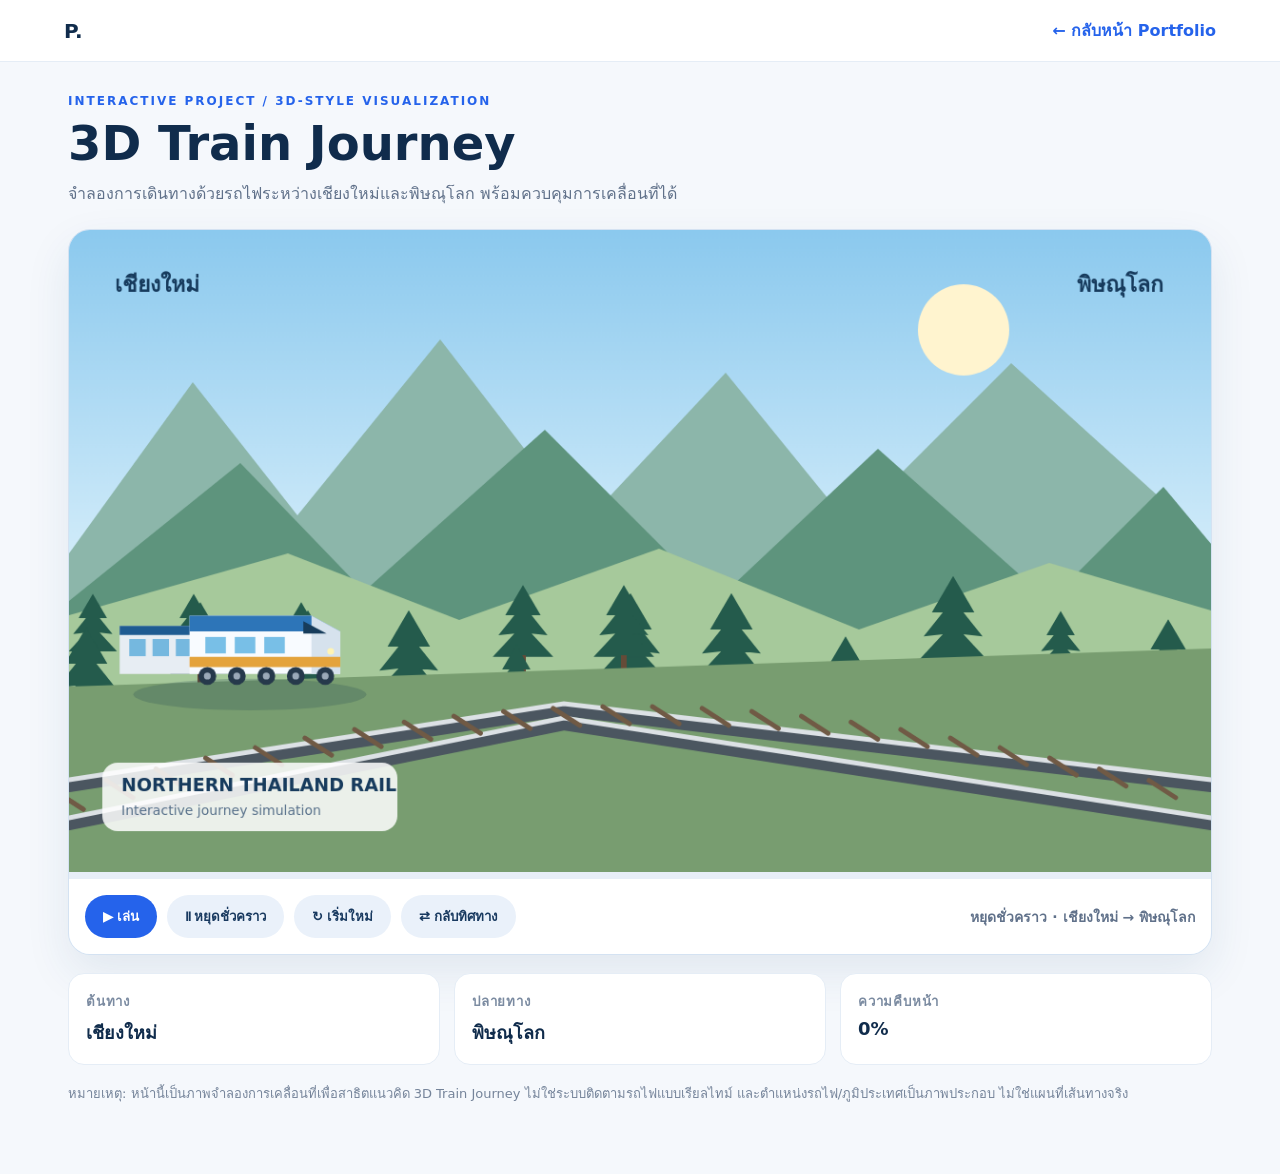
==== train-journey.html @ b8e46aba "Add files via upload" ====
<!DOCTYPE html>
<html lang="th">
<head>
<meta charset="UTF-8">
<meta name="viewport" content="width=device-width, initial-scale=1.0">
<meta name="description" content="Interactive 3D-style train journey from Chiang Mai to Phitsanulok and back.">
<title>3D Train Journey | Pareena Portfolio</title>
<style>
:root{--navy:#102c4c;--blue:#2563eb;--pale:#eaf3ff;--ink:#172b45}
*{box-sizing:border-box}body{margin:0;font-family:system-ui,-apple-system,"Segoe UI",sans-serif;background:#f5f8fc;color:var(--ink)}
header{display:flex;justify-content:space-between;align-items:center;padding:18px clamp(18px,5vw,64px);background:#fff;border-bottom:1px solid #e5edf6}
.brand{font-weight:800;font-size:20px;color:var(--navy);text-decoration:none}.back{color:var(--blue);text-decoration:none;font-weight:650}
main{max-width:1180px;margin:auto;padding:32px 18px 56px}.eyebrow{color:var(--blue);font-size:12px;font-weight:800;letter-spacing:2px}
h1{font-size:clamp(28px,5vw,48px);line-height:1.1;margin:9px 0 10px;color:var(--navy)}
.lead{color:#60718a;margin:0 0 22px;line-height:1.7}
.scene-wrap{background:#dceeff;border:1px solid #d4e2f2;border-radius:22px;overflow:hidden;box-shadow:0 18px 45px #1b477018}
canvas{display:block;width:100%;height:auto;aspect-ratio:16/9}
.controls{display:flex;flex-wrap:wrap;gap:10px;align-items:center;padding:16px;background:white}
button{border:0;border-radius:999px;padding:11px 18px;font-weight:750;cursor:pointer;background:#eaf1fa;color:#193a60}
button.primary{background:var(--blue);color:white}button:focus-visible,a:focus-visible{outline:3px solid #f6b73c;outline-offset:3px}
.status{margin-left:auto;color:#60718a;font-size:14px;font-weight:650}
.progress{height:7px;background:#e7eef7}.bar{height:100%;width:0;background:linear-gradient(90deg,#60a5fa,#1d4ed8);transition:width .1s linear}
.info-grid{display:grid;grid-template-columns:repeat(3,1fr);gap:14px;margin-top:18px}
.info{background:#fff;border:1px solid #e5edf6;border-radius:16px;padding:17px}.info small{display:block;color:#7b8ba1;font-weight:700;letter-spacing:.8px}.info strong{display:block;margin-top:6px;color:var(--navy);font-size:18px}
.note{font-size:13px;color:#75849a;line-height:1.7;margin-top:18px}
@media(max-width:650px){.info-grid{grid-template-columns:1fr}.status{width:100%;margin-left:0}.controls{gap:8px}button{padding:10px 14px}}
</style>
</head>
<body>
<header><a class="brand" href="index.html">P.</a><a class="back" href="index.html#projects">← กลับหน้า Portfolio</a></header>
<main>
<div class="eyebrow">INTERACTIVE PROJECT / 3D-STYLE VISUALIZATION</div>
<h1>3D Train Journey</h1>
<p class="lead">จำลองการเดินทางด้วยรถไฟระหว่างเชียงใหม่และพิษณุโลก พร้อมควบคุมการเคลื่อนที่ได้</p>
<div class="scene-wrap">
<canvas id="scene" width="1200" height="675" aria-label="ภาพจำลองรถไฟสามมิติกำลังวิ่งผ่านภูเขา"></canvas>
<div class="progress"><div class="bar" id="bar"></div></div>
<div class="controls">
<button class="primary" id="play">▶ เล่น</button><button id="pause">Ⅱ หยุดชั่วคราว</button><button id="restart">↻ เริ่มใหม่</button><button id="reverse">⇄ กลับทิศทาง</button>
<span class="status" id="status">พร้อมออกเดินทาง · เชียงใหม่ → พิษณุโลก</span>
</div>
</div>
<div class="info-grid">
<div class="info"><small>ต้นทาง</small><strong id="from">เชียงใหม่</strong></div>
<div class="info"><small>ปลายทาง</small><strong id="to">พิษณุโลก</strong></div>
<div class="info"><small>ความคืบหน้า</small><strong id="percent">0%</strong></div>
</div>
<p class="note">หมายเหตุ: หน้านี้เป็นภาพจำลองการเคลื่อนที่เพื่อสาธิตแนวคิด 3D Train Journey ไม่ใช่ระบบติดตามรถไฟแบบเรียลไทม์ และตำแหน่งรถไฟ/ภูมิประเทศเป็นภาพประกอบ ไม่ใช่แผนที่เส้นทางจริง</p>
</main>
<script>
const canvas=document.getElementById('scene'),ctx=canvas.getContext('2d');
const playBtn=document.getElementById('play'),pauseBtn=document.getElementById('pause'),restartBtn=document.getElementById('restart'),reverseBtn=document.getElementById('reverse');
const bar=document.getElementById('bar'),statusEl=document.getElementById('status'),percentEl=document.getElementById('percent'),fromEl=document.getElementById('from'),toEl=document.getElementById('to');
let progress=0,playing=false,direction=1,last=0,raf=0;
const W=1200,H=675;
function polygon(points,fill){ctx.fillStyle=fill;ctx.beginPath();points.forEach((p,i)=>i?ctx.lineTo(p[0],p[1]):ctx.moveTo(p[0],p[1]));ctx.closePath();ctx.fill()}
function line(points,color,width){ctx.strokeStyle=color;ctx.lineWidth=width;ctx.lineCap='round';ctx.beginPath();points.forEach((p,i)=>i?ctx.lineTo(p[0],p[1]):ctx.moveTo(p[0],p[1]));ctx.stroke()}
function drawTree(x,y,s){ctx.save();ctx.translate(x,y);ctx.scale(s,s);polygon([[0,-78],[-31,-25],[-15,-25],[-43,10],[-15,7],[-53,48],[53,48],[15,7],[43,10],[15,-25],[31,-25]],'#245b4c');ctx.fillStyle='#654b38';ctx.fillRect(-5,45,10,34);ctx.restore()}
function drawTrain(x,y,scale){ctx.save();ctx.translate(x,y);ctx.scale(scale,scale);
 // cast shadow
 ctx.fillStyle='#173b4c33';ctx.beginPath();ctx.ellipse(0,88,170,23,0,0,Math.PI*2);ctx.fill();
 // rear carriage
 polygon([[-190,-12],[-75,-12],[-75,58],[-190,58]],'#e7edf3');polygon([[-190,-12],[-75,-12],[-75,1],[-190,1]],'#1e5b91');
 for(let i=0;i<3;i++){ctx.fillStyle='#75b8df';ctx.fillRect(-176+i*34,7,24,25)}
 // main body
 polygon([[-88,-27],[90,-27],[132,-4],[132,58],[-88,58]],'#f8fbff');
 polygon([[-88,-27],[90,-27],[132,-4],[-88,-4]],'#2d75b8');
 polygon([[90,-27],[132,-4],[132,58],[90,58]],'#d6e2ed');
 polygon([[-88,33],[132,33],[132,48],[-88,48]],'#e4a33c');
 // windshield
 polygon([[78,-19],[112,-1],[78,-1]],'#173c5b');
 for(let i=0;i<3;i++){ctx.fillStyle='#78bfe7';ctx.fillRect(-65+i*43,4,30,24)}
 // front lights and wheels
 ctx.fillStyle='#fff4b5';ctx.beginPath();ctx.arc(118,25,5,0,Math.PI*2);ctx.fill();
 for(let i=0;i<5;i++){ctx.fillStyle='#26394b';ctx.beginPath();ctx.arc(-62+i*43,61,13,0,Math.PI*2);ctx.fill();ctx.fillStyle='#9aa9b8';ctx.beginPath();ctx.arc(-62+i*43,61,5,0,Math.PI*2);ctx.fill()}
 ctx.restore()}
function draw(){
 const g=ctx.createLinearGradient(0,0,0,H);g.addColorStop(0,'#8bc9ee');g.addColorStop(.56,'#d8effb');g.addColorStop(1,'#e5f0d9');ctx.fillStyle=g;ctx.fillRect(0,0,W,H);
 // sun
 ctx.fillStyle='#fff4cf';ctx.beginPath();ctx.arc(940,105,48,0,Math.PI*2);ctx.fill();
 // distant ridges
 polygon([[0,340],[130,160],[240,300],[390,115],[540,310],[690,150],[820,310],[990,140],[1200,330],[1200,520],[0,520]],'#8cb6aa');
 polygon([[0,390],[180,245],[310,380],[500,210],[680,390],[850,230],[1030,390],[1150,270],[1200,330],[1200,560],[0,560]],'#5e947d');
 // valley
 polygon([[0,405],[230,340],[410,410],[620,335],[830,420],[1030,350],[1200,400],[1200,560],[0,560]],'#a6c99b');
 // trees
 for(let i=0;i<18;i++){let x=((i*113+25)%1250);drawTree(x,420+(i%4)*18,.48+(i%3)*.12)}
 // ground
 polygon([[0,480],[1200,440],[1200,675],[0,675]],'#789d70');
 // perspective rails
 const shift=(progress*260*direction)%90;
 line([[0,585],[520,505],[1200,585]],'#4b5660',12);line([[0,625],[520,520],[1200,625]],'#4b5660',12);
 line([[0,578],[520,498],[1200,578]],'#dce1e5',5);line([[0,618],[520,513],[1200,618]],'#dce1e5',5);
 // sleepers
 for(let i=0;i<24;i++){let t=((i/23+progress*0.4)%1);let x=1200*t,y=600-90*Math.sin(t*Math.PI);line([[x-13,y-9],[x+15,y+9]],'#705a45',5)}
 // route labels
 ctx.fillStyle='#173b5d';ctx.font='700 23px system-ui';ctx.fillText(direction===1?'เชียงใหม่':'พิษณุโลก',48,65);
 ctx.textAlign='right';ctx.fillText(direction===1?'พิษณุโลก':'เชียงใหม่',1150,65);ctx.textAlign='left';
 // train moves along a gentle perspective arc
 const t=progress;const x=190+t*760;const y=425-35*Math.sin(t*Math.PI);const s=.72+.23*Math.sin(t*Math.PI);
 drawTrain(x,y,s);
 // title plate
 ctx.fillStyle='#ffffffd9';ctx.beginPath();ctx.roundRect(35,560,310,72,16);ctx.fill();ctx.fillStyle='#173b5d';ctx.font='700 19px system-ui';ctx.fillText('NORTHERN THAILAND RAIL',55,590);ctx.font='14px system-ui';ctx.fillStyle='#58718b';ctx.fillText('Interactive journey simulation',55,615);
}
function updateUI(){bar.style.width=(progress*100)+'%';percentEl.textContent=Math.round(progress*100)+'%';fromEl.textContent=direction===1?'เชียงใหม่':'พิษณุโลก';toEl.textContent=direction===1?'พิษณุโลก':'เชียงใหม่';statusEl.textContent=playing?'กำลังเดินทาง · '+(direction===1?'เชียงใหม่ → พิษณุโลก':'พิษณุโลก → เชียงใหม่'):(progress>=1?'ถึงปลายทางแล้ว': 'หยุดชั่วคราว · '+(direction===1?'เชียงใหม่ → พิษณุโลก':'พิษณุโลก → เชียงใหม่'))}
function tick(ts){if(!playing)return;const dt=Math.min((ts-last)/1000,.05);last=ts;progress+=dt*.055;if(progress>=1){progress=1;playing=false}draw();updateUI();if(playing)raf=requestAnimationFrame(tick)}
playBtn.onclick=()=>{if(progress>=1)progress=0;playing=true;last=performance.now();cancelAnimationFrame(raf);raf=requestAnimationFrame(tick);updateUI()};
pauseBtn.onclick=()=>{playing=false;cancelAnimationFrame(raf);draw();updateUI()};
restartBtn.onclick=()=>{playing=false;cancelAnimationFrame(raf);progress=0;draw();updateUI()};
reverseBtn.onclick=()=>{direction*=-1;progress=0;playing=false;cancelAnimationFrame(raf);draw();updateUI()};
draw();updateUI();
</script>
</body></html>
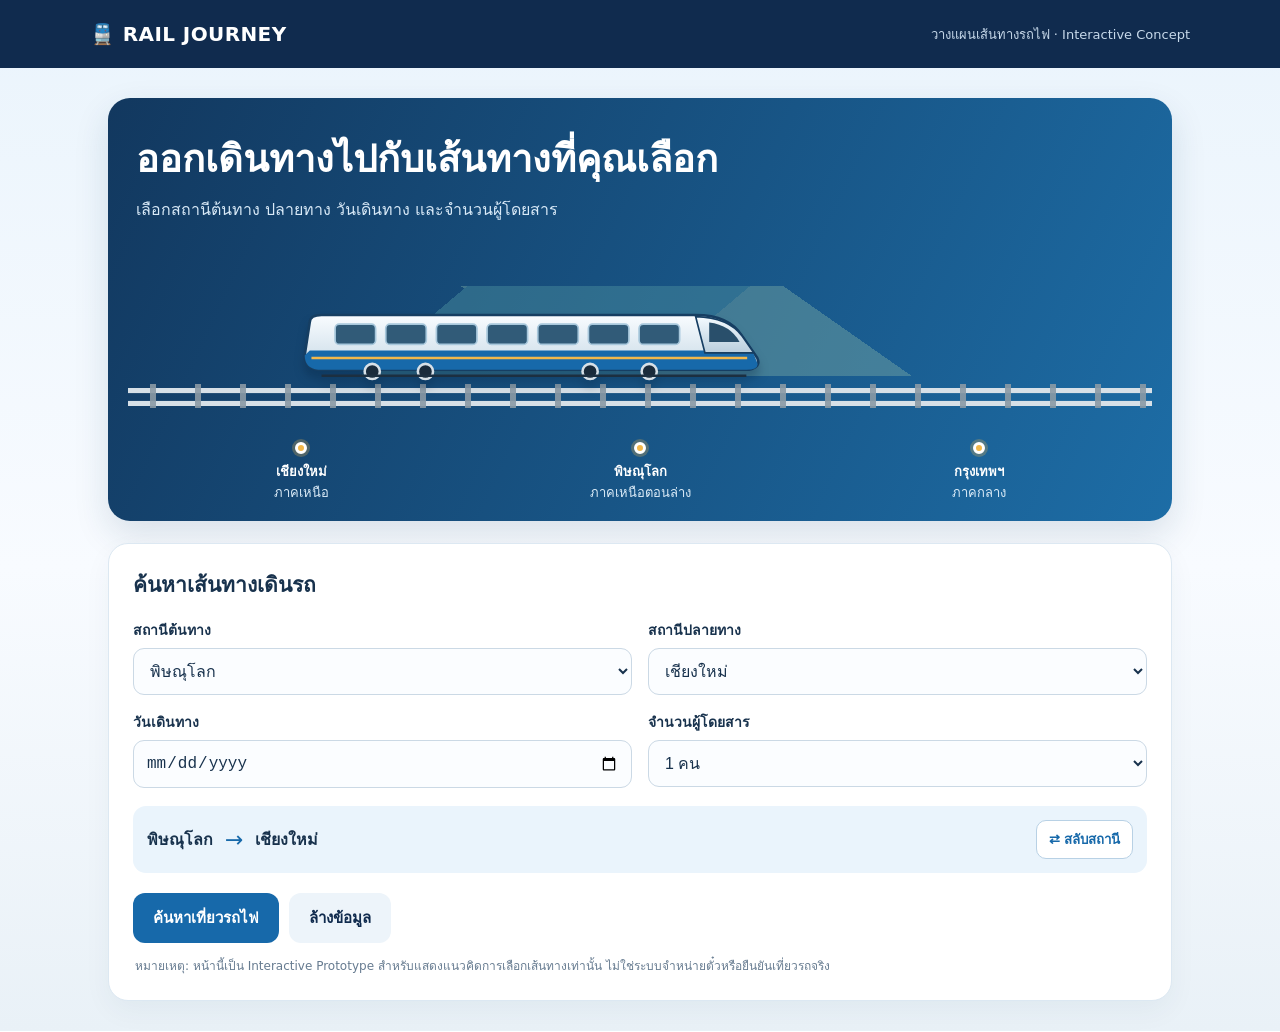
==== commit 99cc2188: "Add files via upload" ====
--- a/train-journey.html
+++ b/train-journey.html
@@ -1,113 +1,37 @@
-<!DOCTYPE html>
+<!doctype html>
 <html lang="th">
 <head>
-<meta charset="UTF-8">
-<meta name="viewport" content="width=device-width, initial-scale=1.0">
-<meta name="description" content="Interactive 3D-style train journey from Chiang Mai to Phitsanulok and back.">
-<title>3D Train Journey | Pareena Portfolio</title>
+<meta charset="utf-8"><meta name="viewport" content="width=device-width,initial-scale=1">
+<title>Rail Journey | วางแผนการเดินทางด้วยรถไฟ</title>
 <style>
-:root{--navy:#102c4c;--blue:#2563eb;--pale:#eaf3ff;--ink:#172b45}
-*{box-sizing:border-box}body{margin:0;font-family:system-ui,-apple-system,"Segoe UI",sans-serif;background:#f5f8fc;color:var(--ink)}
-header{display:flex;justify-content:space-between;align-items:center;padding:18px clamp(18px,5vw,64px);background:#fff;border-bottom:1px solid #e5edf6}
-.brand{font-weight:800;font-size:20px;color:var(--navy);text-decoration:none}.back{color:var(--blue);text-decoration:none;font-weight:650}
-main{max-width:1180px;margin:auto;padding:32px 18px 56px}.eyebrow{color:var(--blue);font-size:12px;font-weight:800;letter-spacing:2px}
-h1{font-size:clamp(28px,5vw,48px);line-height:1.1;margin:9px 0 10px;color:var(--navy)}
-.lead{color:#60718a;margin:0 0 22px;line-height:1.7}
-.scene-wrap{background:#dceeff;border:1px solid #d4e2f2;border-radius:22px;overflow:hidden;box-shadow:0 18px 45px #1b477018}
-canvas{display:block;width:100%;height:auto;aspect-ratio:16/9}
-.controls{display:flex;flex-wrap:wrap;gap:10px;align-items:center;padding:16px;background:white}
-button{border:0;border-radius:999px;padding:11px 18px;font-weight:750;cursor:pointer;background:#eaf1fa;color:#193a60}
-button.primary{background:var(--blue);color:white}button:focus-visible,a:focus-visible{outline:3px solid #f6b73c;outline-offset:3px}
-.status{margin-left:auto;color:#60718a;font-size:14px;font-weight:650}
-.progress{height:7px;background:#e7eef7}.bar{height:100%;width:0;background:linear-gradient(90deg,#60a5fa,#1d4ed8);transition:width .1s linear}
-.info-grid{display:grid;grid-template-columns:repeat(3,1fr);gap:14px;margin-top:18px}
-.info{background:#fff;border:1px solid #e5edf6;border-radius:16px;padding:17px}.info small{display:block;color:#7b8ba1;font-weight:700;letter-spacing:.8px}.info strong{display:block;margin-top:6px;color:var(--navy);font-size:18px}
-.note{font-size:13px;color:#75849a;line-height:1.7;margin-top:18px}
-@media(max-width:650px){.info-grid{grid-template-columns:1fr}.status{width:100%;margin-left:0}.controls{gap:8px}button{padding:10px 14px}}
+:root{--navy:#102b4e;--blue:#1769aa;--sky:#eaf4fc;--gold:#f2b84b;--ink:#18324d;--muted:#667b90;--white:#fff}*{box-sizing:border-box}body{margin:0;font-family:system-ui,-apple-system,"Segoe UI",sans-serif;background:linear-gradient(180deg,#eaf4fc,#f8fbff 55%,#e9f1f7);color:var(--ink)}header{background:var(--navy);color:white;padding:22px max(20px,calc((100% - 1100px)/2));display:flex;align-items:center;justify-content:space-between;gap:12px}header strong{font-size:20px;letter-spacing:.4px}header span{font-size:13px;color:#c7d9ea}.wrap{max-width:1100px;margin:30px auto;padding:0 18px}.hero{background:linear-gradient(115deg,#12385f,#1d6da6);color:white;border-radius:22px;padding:30px 28px 18px;overflow:hidden;box-shadow:0 14px 35px #173c5b22}.hero h1{margin:0 0 8px;font-size:clamp(26px,4vw,38px)}.hero p{margin:0;color:#d9eaf8}.scene{height:190px;position:relative;margin:16px -8px -8px;overflow:hidden}.hills{position:absolute;bottom:52px;left:0;width:100%;height:90px;background:linear-gradient(140deg,transparent 30%,#4d91a0 30% 55%,transparent 55%),linear-gradient(35deg,transparent 40%,#77a9a5 40% 68%,transparent 68%);opacity:.45}.track{position:absolute;bottom:22px;left:-2%;width:104%;height:18px;border-top:5px solid #d7e0e7;border-bottom:5px solid #d7e0e7;transform:perspective(180px) rotateX(12deg)}.sleepers{position:absolute;bottom:20px;left:0;width:100%;height:24px;background:repeating-linear-gradient(90deg,transparent 0 22px,#8b9aa5 22px 28px,transparent 28px 45px);opacity:.9}.train{position:absolute;bottom:43px;left:12%;width:min(560px,78%);height:76px;filter:drop-shadow(0 8px 5px #001b3344);animation:arrive 2.2s ease-out both}.train svg{width:100%;height:100%;overflow:visible}@keyframes arrive{from{transform:translateX(-35%);opacity:.3}to{transform:translateX(0);opacity:1}}.panel{background:white;border:1px solid #dce8f2;border-radius:20px;padding:24px;margin-top:22px;box-shadow:0 10px 28px #173c5b0c}.panel h2{margin:0 0 18px;font-size:21px}.grid{display:grid;grid-template-columns:repeat(2,minmax(0,1fr));gap:16px}.field label{display:block;font-weight:650;font-size:14px;margin-bottom:7px}.field select,.field input{width:100%;border:1px solid #cbd9e5;border-radius:11px;padding:13px 12px;font-size:16px;color:var(--ink);background:#fbfdff;outline:none}.field select:focus,.field input:focus{border-color:var(--blue);box-shadow:0 0 0 3px #1769aa18}.routebar{display:flex;align-items:center;gap:12px;margin:18px 0 0;padding:14px;background:var(--sky);border-radius:13px}.city{font-weight:750}.arrow{color:var(--blue);font-size:22px}.swap{margin-left:auto;border:1px solid #b8d1e5;background:white;color:var(--blue);border-radius:10px;padding:8px 12px;font-weight:650;cursor:pointer}.actions{display:flex;gap:10px;flex-wrap:wrap;margin-top:20px}.btn{border:0;border-radius:12px;padding:13px 20px;font-size:15px;font-weight:750;cursor:pointer}.primary{background:var(--blue);color:white}.secondary{background:#edf4fa;color:var(--navy)}.result{display:none;margin-top:20px;border:1px solid #cfe2f2;background:#f4faff;border-radius:14px;padding:18px}.result.show{display:block}.result h3{margin:0 0 8px}.result p{margin:5px 0;color:#49647e}.note{font-size:12px;color:var(--muted);margin:14px 2px 0;line-height:1.6}.stations{display:flex;justify-content:space-between;gap:8px;margin-top:22px}.station{flex:1;text-align:center;font-size:13px;color:#dcecf8}.dot{width:12px;height:12px;background:var(--gold);border:3px solid #fff;border-radius:50%;margin:0 auto 7px;box-shadow:0 0 0 3px #f2b84b44}.station b{display:block;color:white}@media(max-width:650px){header{align-items:flex-start;flex-direction:column}.wrap{margin:18px auto}.hero{padding:23px 18px 12px}.scene{height:150px}.train{width:90%;left:4%;height:62px}.grid{grid-template-columns:1fr}.panel{padding:18px}.stations{font-size:11px}}
 </style>
 </head>
 <body>
-<header><a class="brand" href="index.html">P.</a><a class="back" href="index.html#projects">← กลับหน้า Portfolio</a></header>
-<main>
-<div class="eyebrow">INTERACTIVE PROJECT / 3D-STYLE VISUALIZATION</div>
-<h1>3D Train Journey</h1>
-<p class="lead">จำลองการเดินทางด้วยรถไฟระหว่างเชียงใหม่และพิษณุโลก พร้อมควบคุมการเคลื่อนที่ได้</p>
-<div class="scene-wrap">
-<canvas id="scene" width="1200" height="675" aria-label="ภาพจำลองรถไฟสามมิติกำลังวิ่งผ่านภูเขา"></canvas>
-<div class="progress"><div class="bar" id="bar"></div></div>
-<div class="controls">
-<button class="primary" id="play">▶ เล่น</button><button id="pause">Ⅱ หยุดชั่วคราว</button><button id="restart">↻ เริ่มใหม่</button><button id="reverse">⇄ กลับทิศทาง</button>
-<span class="status" id="status">พร้อมออกเดินทาง · เชียงใหม่ → พิษณุโลก</span>
-</div>
-</div>
-<div class="info-grid">
-<div class="info"><small>ต้นทาง</small><strong id="from">เชียงใหม่</strong></div>
-<div class="info"><small>ปลายทาง</small><strong id="to">พิษณุโลก</strong></div>
-<div class="info"><small>ความคืบหน้า</small><strong id="percent">0%</strong></div>
-</div>
-<p class="note">หมายเหตุ: หน้านี้เป็นภาพจำลองการเคลื่อนที่เพื่อสาธิตแนวคิด 3D Train Journey ไม่ใช่ระบบติดตามรถไฟแบบเรียลไทม์ และตำแหน่งรถไฟ/ภูมิประเทศเป็นภาพประกอบ ไม่ใช่แผนที่เส้นทางจริง</p>
-</main>
+<header><strong>🚆 RAIL JOURNEY</strong><span>วางแผนเส้นทางรถไฟ · Interactive Concept</span></header>
+<main class="wrap">
+<section class="hero"><h1>ออกเดินทางไปกับเส้นทางที่คุณเลือก</h1><p>เลือกสถานีต้นทาง ปลายทาง วันเดินทาง และจำนวนผู้โดยสาร</p>
+<div class="scene" aria-label="ภาพประกอบรถไฟบนราง"><div class="hills"></div><div class="track"></div><div class="sleepers"></div>
+<div class="train"><svg viewBox="0 0 560 90" role="img" aria-label="รถไฟโดยสารสีน้ำเงิน"><defs><linearGradient id="body" x2="0" y2="1"><stop stop-color="#f9fcff"/><stop offset=".65" stop-color="#d9e6ef"/><stop offset="1" stop-color="#8da9bc"/></linearGradient><linearGradient id="front" x2="0" y2="1"><stop stop-color="#f4fbff"/><stop offset="1" stop-color="#b9cedd"/></linearGradient></defs>
+<path d="M18 16 Q18 7 32 7 H475 Q515 7 530 32 L548 58 Q553 69 538 72 H28 Q12 70 12 55Z" fill="url(#body)" stroke="#163e62" stroke-width="3"/><path d="M18 49 H542 L548 64 Q550 72 535 72 H28 Q12 70 12 55Z" fill="#1769aa"/><path d="M475 9 Q514 10 530 32 L544 52 H486Z" fill="url(#front)" stroke="#163e62" stroke-width="2"/><path d="M491 16 Q516 19 527 39 H491Z" fill="#294f6b"/><g fill="#315b78" stroke="#a8c8dc" stroke-width="2"><rect x="48" y="18" width="48" height="24" rx="5"/><rect x="108" y="18" width="48" height="24" rx="5"/><rect x="168" y="18" width="48" height="24" rx="5"/><rect x="228" y="18" width="48" height="24" rx="5"/><rect x="288" y="18" width="48" height="24" rx="5"/><rect x="348" y="18" width="48" height="24" rx="5"/><rect x="408" y="18" width="48" height="24" rx="5"/></g><path d="M20 58 H536" stroke="#f2b84b" stroke-width="3"/><g fill="#1a2b3b" stroke="#d7e0e7" stroke-width="3"><circle cx="92" cy="74" r="9"/><circle cx="155" cy="74" r="9"/><circle cx="350" cy="74" r="9"/><circle cx="420" cy="74" r="9"/></g><path d="M32 79 H535" stroke="#1c2f40" stroke-width="3"/></svg></div></div>
+<div class="stations"><div class="station"><div class="dot"></div><b>เชียงใหม่</b>ภาคเหนือ</div><div class="station"><div class="dot"></div><b>พิษณุโลก</b>ภาคเหนือตอนล่าง</div><div class="station"><div class="dot"></div><b>กรุงเทพฯ</b>ภาคกลาง</div></div>
+</section>
+<section class="panel"><h2>ค้นหาเส้นทางเดินรถ</h2><div class="grid">
+<div class="field"><label for="from">สถานีต้นทาง</label><select id="from"><option>พิษณุโลก</option><option>เชียงใหม่</option><option>กรุงเทพฯ</option></select></div>
+<div class="field"><label for="to">สถานีปลายทาง</label><select id="to"><option>เชียงใหม่</option><option>กรุงเทพฯ</option><option>พิษณุโลก</option></select></div>
+<div class="field"><label for="date">วันเดินทาง</label><input id="date" type="date"></div>
+<div class="field"><label for="people">จำนวนผู้โดยสาร</label><select id="people"><option value="1">1 คน</option><option value="2">2 คน</option><option value="3">3 คน</option><option value="4">4 คน</option><option value="5">5 คน</option><option value="6">6 คน</option></select></div>
+</div><div class="routebar"><span class="city" id="fromLabel">พิษณุโลก</span><span class="arrow">→</span><span class="city" id="toLabel">เชียงใหม่</span><button class="swap" id="swap" type="button">⇄ สลับสถานี</button></div>
+<div class="actions"><button class="btn primary" id="search" type="button">ค้นหาเที่ยวรถไฟ</button><button class="btn secondary" id="reset" type="button">ล้างข้อมูล</button></div>
+<div class="result" id="result" aria-live="polite"><h3>สรุปการเดินทางของคุณ</h3><p id="summary"></p><p>นี่เป็นต้นแบบสำหรับนำเสนอแนวคิด ยังไม่ได้เชื่อมต่อข้อมูลตารางเดินรถ ราคา หรือระบบจองตั๋วจริง</p></div>
+<p class="note">หมายเหตุ: หน้านี้เป็น Interactive Prototype สำหรับแสดงแนวคิดการเลือกเส้นทางเท่านั้น ไม่ใช่ระบบจำหน่ายตั๋วหรือยืนยันเที่ยวรถจริง</p>
+</section></main>
 <script>
-const canvas=document.getElementById('scene'),ctx=canvas.getContext('2d');
-const playBtn=document.getElementById('play'),pauseBtn=document.getElementById('pause'),restartBtn=document.getElementById('restart'),reverseBtn=document.getElementById('reverse');
-const bar=document.getElementById('bar'),statusEl=document.getElementById('status'),percentEl=document.getElementById('percent'),fromEl=document.getElementById('from'),toEl=document.getElementById('to');
-let progress=0,playing=false,direction=1,last=0,raf=0;
-const W=1200,H=675;
-function polygon(points,fill){ctx.fillStyle=fill;ctx.beginPath();points.forEach((p,i)=>i?ctx.lineTo(p[0],p[1]):ctx.moveTo(p[0],p[1]));ctx.closePath();ctx.fill()}
-function line(points,color,width){ctx.strokeStyle=color;ctx.lineWidth=width;ctx.lineCap='round';ctx.beginPath();points.forEach((p,i)=>i?ctx.lineTo(p[0],p[1]):ctx.moveTo(p[0],p[1]));ctx.stroke()}
-function drawTree(x,y,s){ctx.save();ctx.translate(x,y);ctx.scale(s,s);polygon([[0,-78],[-31,-25],[-15,-25],[-43,10],[-15,7],[-53,48],[53,48],[15,7],[43,10],[15,-25],[31,-25]],'#245b4c');ctx.fillStyle='#654b38';ctx.fillRect(-5,45,10,34);ctx.restore()}
-function drawTrain(x,y,scale){ctx.save();ctx.translate(x,y);ctx.scale(scale,scale);
- // cast shadow
- ctx.fillStyle='#173b4c33';ctx.beginPath();ctx.ellipse(0,88,170,23,0,0,Math.PI*2);ctx.fill();
- // rear carriage
- polygon([[-190,-12],[-75,-12],[-75,58],[-190,58]],'#e7edf3');polygon([[-190,-12],[-75,-12],[-75,1],[-190,1]],'#1e5b91');
- for(let i=0;i<3;i++){ctx.fillStyle='#75b8df';ctx.fillRect(-176+i*34,7,24,25)}
- // main body
- polygon([[-88,-27],[90,-27],[132,-4],[132,58],[-88,58]],'#f8fbff');
- polygon([[-88,-27],[90,-27],[132,-4],[-88,-4]],'#2d75b8');
- polygon([[90,-27],[132,-4],[132,58],[90,58]],'#d6e2ed');
- polygon([[-88,33],[132,33],[132,48],[-88,48]],'#e4a33c');
- // windshield
- polygon([[78,-19],[112,-1],[78,-1]],'#173c5b');
- for(let i=0;i<3;i++){ctx.fillStyle='#78bfe7';ctx.fillRect(-65+i*43,4,30,24)}
- // front lights and wheels
- ctx.fillStyle='#fff4b5';ctx.beginPath();ctx.arc(118,25,5,0,Math.PI*2);ctx.fill();
- for(let i=0;i<5;i++){ctx.fillStyle='#26394b';ctx.beginPath();ctx.arc(-62+i*43,61,13,0,Math.PI*2);ctx.fill();ctx.fillStyle='#9aa9b8';ctx.beginPath();ctx.arc(-62+i*43,61,5,0,Math.PI*2);ctx.fill()}
- ctx.restore()}
-function draw(){
- const g=ctx.createLinearGradient(0,0,0,H);g.addColorStop(0,'#8bc9ee');g.addColorStop(.56,'#d8effb');g.addColorStop(1,'#e5f0d9');ctx.fillStyle=g;ctx.fillRect(0,0,W,H);
- // sun
- ctx.fillStyle='#fff4cf';ctx.beginPath();ctx.arc(940,105,48,0,Math.PI*2);ctx.fill();
- // distant ridges
- polygon([[0,340],[130,160],[240,300],[390,115],[540,310],[690,150],[820,310],[990,140],[1200,330],[1200,520],[0,520]],'#8cb6aa');
- polygon([[0,390],[180,245],[310,380],[500,210],[680,390],[850,230],[1030,390],[1150,270],[1200,330],[1200,560],[0,560]],'#5e947d');
- // valley
- polygon([[0,405],[230,340],[410,410],[620,335],[830,420],[1030,350],[1200,400],[1200,560],[0,560]],'#a6c99b');
- // trees
- for(let i=0;i<18;i++){let x=((i*113+25)%1250);drawTree(x,420+(i%4)*18,.48+(i%3)*.12)}
- // ground
- polygon([[0,480],[1200,440],[1200,675],[0,675]],'#789d70');
- // perspective rails
- const shift=(progress*260*direction)%90;
- line([[0,585],[520,505],[1200,585]],'#4b5660',12);line([[0,625],[520,520],[1200,625]],'#4b5660',12);
- line([[0,578],[520,498],[1200,578]],'#dce1e5',5);line([[0,618],[520,513],[1200,618]],'#dce1e5',5);
- // sleepers
- for(let i=0;i<24;i++){let t=((i/23+progress*0.4)%1);let x=1200*t,y=600-90*Math.sin(t*Math.PI);line([[x-13,y-9],[x+15,y+9]],'#705a45',5)}
- // route labels
- ctx.fillStyle='#173b5d';ctx.font='700 23px system-ui';ctx.fillText(direction===1?'เชียงใหม่':'พิษณุโลก',48,65);
- ctx.textAlign='right';ctx.fillText(direction===1?'พิษณุโลก':'เชียงใหม่',1150,65);ctx.textAlign='left';
- // train moves along a gentle perspective arc
- const t=progress;const x=190+t*760;const y=425-35*Math.sin(t*Math.PI);const s=.72+.23*Math.sin(t*Math.PI);
- drawTrain(x,y,s);
- // title plate
- ctx.fillStyle='#ffffffd9';ctx.beginPath();ctx.roundRect(35,560,310,72,16);ctx.fill();ctx.fillStyle='#173b5d';ctx.font='700 19px system-ui';ctx.fillText('NORTHERN THAILAND RAIL',55,590);ctx.font='14px system-ui';ctx.fillStyle='#58718b';ctx.fillText('Interactive journey simulation',55,615);
-}
-function updateUI(){bar.style.width=(progress*100)+'%';percentEl.textContent=Math.round(progress*100)+'%';fromEl.textContent=direction===1?'เชียงใหม่':'พิษณุโลก';toEl.textContent=direction===1?'พิษณุโลก':'เชียงใหม่';statusEl.textContent=playing?'กำลังเดินทาง · '+(direction===1?'เชียงใหม่ → พิษณุโลก':'พิษณุโลก → เชียงใหม่'):(progress>=1?'ถึงปลายทางแล้ว': 'หยุดชั่วคราว · '+(direction===1?'เชียงใหม่ → พิษณุโลก':'พิษณุโลก → เชียงใหม่'))}
-function tick(ts){if(!playing)return;const dt=Math.min((ts-last)/1000,.05);last=ts;progress+=dt*.055;if(progress>=1){progress=1;playing=false}draw();updateUI();if(playing)raf=requestAnimationFrame(tick)}
-playBtn.onclick=()=>{if(progress>=1)progress=0;playing=true;last=performance.now();cancelAnimationFrame(raf);raf=requestAnimationFrame(tick);updateUI()};
-pauseBtn.onclick=()=>{playing=false;cancelAnimationFrame(raf);draw();updateUI()};
-restartBtn.onclick=()=>{playing=false;cancelAnimationFrame(raf);progress=0;draw();updateUI()};
-reverseBtn.onclick=()=>{direction*=-1;progress=0;playing=false;cancelAnimationFrame(raf);draw();updateUI()};
-draw();updateUI();
+const from=document.querySelector('#from'),to=document.querySelector('#to'),date=document.querySelector('#date'),people=document.querySelector('#people'),result=document.querySelector('#result');
+function labels(){document.querySelector('#fromLabel').textContent=from.value;document.querySelector('#toLabel').textContent=to.value;}
+from.addEventListener('change',labels);to.addEventListener('change',labels);
+document.querySelector('#swap').addEventListener('click',()=>{const v=from.value;from.value=to.value;to.value=v;labels();result.classList.remove('show')});
+document.querySelector('#search').addEventListener('click',()=>{if(from.value===to.value){alert('กรุณาเลือกสถานีต้นทางและปลายทางให้แตกต่างกันค่ะ');return}if(!date.value){alert('กรุณาเลือกวันเดินทางค่ะ');return}const d=new Date(date.value+'T00:00:00');const formatted=d.toLocaleDateString('th-TH',{day:'numeric',month:'long',year:'numeric'});document.querySelector('#summary').textContent=`เดินทางจาก ${from.value} ไป ${to.value} วันที่ ${formatted} จำนวน ${people.value} คน`;result.classList.add('show');});
+document.querySelector('#reset').addEventListener('click',()=>{from.value='พิษณุโลก';to.value='เชียงใหม่';date.value='';people.value='1';labels();result.classList.remove('show')});
 </script>
-</body></html>+</body></html>
